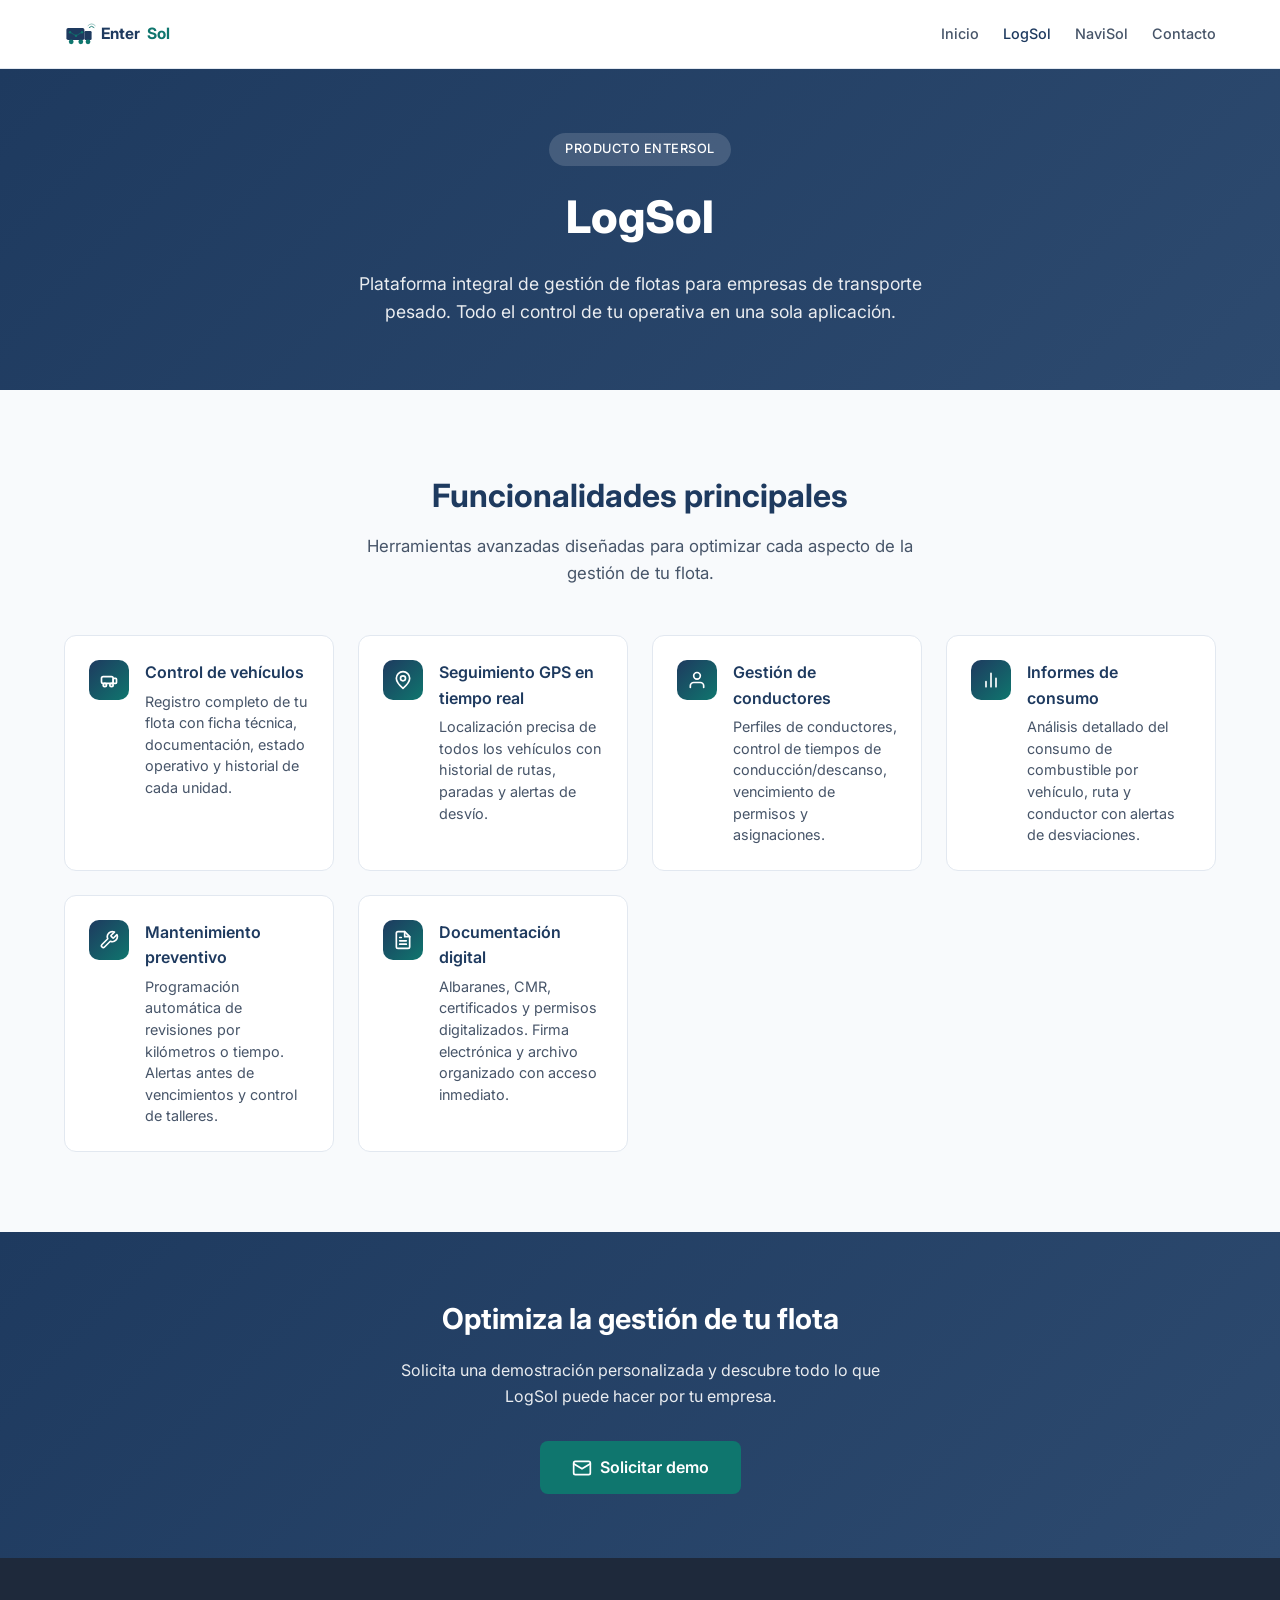
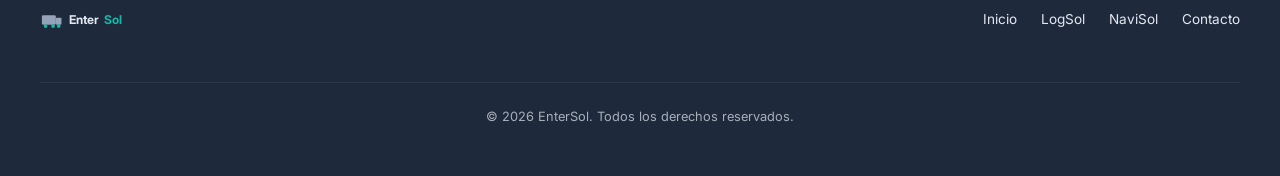
==== logsol.html @ 8cbe3b95 "feat: crear web corporativa EnterSol - Página principal (index.html) con hero, productos y contacto " ====
<!DOCTYPE html>
<html lang="es">
<head>
  <meta charset="UTF-8">
  <meta name="viewport" content="width=device-width, initial-scale=1.0">
  <meta name="description" content="LogSol - App de gestión de flotas para empresas de transporte pesado. Control de vehículos, seguimiento GPS y gestión integral.">
  <title>LogSol | Gestión de Flotas - EnterSol</title>
  <link rel="icon" type="image/svg+xml" href="logo-entersol-square.svg">
  <link rel="preconnect" href="https://fonts.googleapis.com">
  <link rel="preconnect" href="https://fonts.gstatic.com" crossorigin>
  <link href="https://fonts.googleapis.com/css2?family=Inter:wght@400;500;600;700;800&display=swap" rel="stylesheet">
  <link rel="stylesheet" href="styles.css">
</head>
<body>

  <!-- Header -->
  <header class="header">
    <div class="header__inner">
      <a href="index.html" class="header__logo">
        <svg viewBox="0 0 280 60" fill="none" xmlns="http://www.w3.org/2000/svg">
          <g transform="translate(0, 5)">
            <rect x="4" y="15" width="30" height="20" rx="3" fill="#1e3a5f"/>
            <rect x="34" y="20" width="12" height="15" rx="2" fill="#1e3a5f"/>
            <circle cx="12" cy="38" r="4" fill="#0f766e"/>
            <circle cx="28" cy="38" r="4" fill="#0f766e"/>
            <circle cx="40" cy="38" r="4" fill="#0f766e"/>
            <circle cx="10" cy="22" r="2" fill="#0f766e"/>
            <circle cx="20" cy="28" r="2" fill="#0f766e"/>
            <circle cx="30" cy="22" r="2" fill="#0f766e"/>
            <line x1="10" y1="22" x2="20" y2="28" stroke="#0f766e" stroke-width="1.2"/>
            <line x1="20" y1="28" x2="30" y2="22" stroke="#0f766e" stroke-width="1.2"/>
            <path d="M42 14 Q46 10 50 14" stroke="#0f766e" stroke-width="1.5" fill="none" stroke-linecap="round"/>
            <path d="M40 11 Q46 5 52 11" stroke="#0f766e" stroke-width="1.2" fill="none" stroke-linecap="round" opacity="0.6"/>
          </g>
          <text x="62" y="38" font-family="Inter, Arial, sans-serif" font-size="26" font-weight="700" fill="#1e3a5f">Enter</text>
          <text x="138" y="38" font-family="Inter, Arial, sans-serif" font-size="26" font-weight="700" fill="#0f766e">Sol</text>
        </svg>
      </a>
      <button class="nav__toggle" aria-label="Menú" onclick="document.querySelector('.nav').classList.toggle('nav--open')">
        <svg width="24" height="24" viewBox="0 0 24 24" fill="none" stroke="#1e3a5f" stroke-width="2" stroke-linecap="round">
          <line x1="3" y1="6" x2="21" y2="6"/><line x1="3" y1="12" x2="21" y2="12"/><line x1="3" y1="18" x2="21" y2="18"/>
        </svg>
      </button>
      <nav class="nav">
        <a href="index.html" class="nav__link">Inicio</a>
        <a href="logsol.html" class="nav__link nav__link--active">LogSol</a>
        <a href="navisol.html" class="nav__link">NaviSol</a>
        <a href="index.html#contacto" class="nav__link">Contacto</a>
      </nav>
    </div>
  </header>

  <!-- Page Hero -->
  <section class="page-hero">
    <span class="page-hero__badge">Producto EnterSol</span>
    <h1 class="page-hero__title">LogSol</h1>
    <p class="page-hero__desc">Plataforma integral de gestión de flotas para empresas de transporte pesado. Todo el control de tu operativa en una sola aplicación.</p>
  </section>

  <!-- Features -->
  <section class="section">
    <div class="section__header">
      <h2 class="section__title">Funcionalidades principales</h2>
      <p class="section__desc">Herramientas avanzadas diseñadas para optimizar cada aspecto de la gestión de tu flota.</p>
    </div>
    <div class="features">
      <!-- Control de vehículos -->
      <div class="feature">
        <div class="feature__icon">
          <svg viewBox="0 0 24 24"><rect x="3" y="8" width="14" height="8" rx="2"/><rect x="17" y="10" width="4" height="6" rx="1"/><circle cx="7" cy="18" r="2"/><circle cx="15" cy="18" r="2"/></svg>
        </div>
        <div class="feature__text">
          <h3>Control de vehículos</h3>
          <p>Registro completo de tu flota con ficha técnica, documentación, estado operativo y historial de cada unidad.</p>
        </div>
      </div>
      <!-- Seguimiento GPS -->
      <div class="feature">
        <div class="feature__icon">
          <svg viewBox="0 0 24 24"><circle cx="12" cy="10" r="3"/><path d="M12 2a8 8 0 00-8 8c0 5.4 8 12 8 12s8-6.6 8-12a8 8 0 00-8-8z"/></svg>
        </div>
        <div class="feature__text">
          <h3>Seguimiento GPS en tiempo real</h3>
          <p>Localización precisa de todos los vehículos con historial de rutas, paradas y alertas de desvío.</p>
        </div>
      </div>
      <!-- Gestión de conductores -->
      <div class="feature">
        <div class="feature__icon">
          <svg viewBox="0 0 24 24"><path d="M20 21v-2a4 4 0 00-4-4H8a4 4 0 00-4 4v2"/><circle cx="12" cy="7" r="4"/></svg>
        </div>
        <div class="feature__text">
          <h3>Gestión de conductores</h3>
          <p>Perfiles de conductores, control de tiempos de conducción/descanso, vencimiento de permisos y asignaciones.</p>
        </div>
      </div>
      <!-- Informes de consumo -->
      <div class="feature">
        <div class="feature__icon">
          <svg viewBox="0 0 24 24"><path d="M18 20V10M12 20V4M6 20v-6"/></svg>
        </div>
        <div class="feature__text">
          <h3>Informes de consumo</h3>
          <p>Análisis detallado del consumo de combustible por vehículo, ruta y conductor con alertas de desviaciones.</p>
        </div>
      </div>
      <!-- Mantenimiento preventivo -->
      <div class="feature">
        <div class="feature__icon">
          <svg viewBox="0 0 24 24"><path d="M14.7 6.3a1 1 0 000 1.4l1.6 1.6a1 1 0 001.4 0l3.77-3.77a6 6 0 01-7.94 7.94l-6.91 6.91a2.12 2.12 0 01-3-3l6.91-6.91a6 6 0 017.94-7.94l-3.76 3.76z"/></svg>
        </div>
        <div class="feature__text">
          <h3>Mantenimiento preventivo</h3>
          <p>Programación automática de revisiones por kilómetros o tiempo. Alertas antes de vencimientos y control de talleres.</p>
        </div>
      </div>
      <!-- Documentación digital -->
      <div class="feature">
        <div class="feature__icon">
          <svg viewBox="0 0 24 24"><path d="M14 2H6a2 2 0 00-2 2v16a2 2 0 002 2h12a2 2 0 002-2V8z"/><path d="M14 2v6h6M16 13H8M16 17H8M10 9H8"/></svg>
        </div>
        <div class="feature__text">
          <h3>Documentación digital</h3>
          <p>Albaranes, CMR, certificados y permisos digitalizados. Firma electrónica y archivo organizado con acceso inmediato.</p>
        </div>
      </div>
    </div>
  </section>

  <!-- CTA -->
  <section class="cta-section">
    <h2 class="cta-section__title">Optimiza la gestión de tu flota</h2>
    <p class="cta-section__desc">Solicita una demostración personalizada y descubre todo lo que LogSol puede hacer por tu empresa.</p>
    <a href="mailto:info@entersol.es" class="btn btn--accent">
      <svg width="20" height="20" viewBox="0 0 24 24" fill="none" stroke="currentColor" stroke-width="2" stroke-linecap="round" stroke-linejoin="round"><rect x="2" y="4" width="20" height="16" rx="2"/><path d="M22 7l-10 6L2 7"/></svg>
      Solicitar demo
    </a>
  </section>

  <!-- Footer -->
  <footer class="footer">
    <div class="footer__inner">
      <div class="footer__logo">
        <svg viewBox="0 0 280 60" fill="none" xmlns="http://www.w3.org/2000/svg">
          <g transform="translate(0, 5)">
            <rect x="4" y="15" width="30" height="20" rx="3" fill="#94a3b8"/>
            <rect x="34" y="20" width="12" height="15" rx="2" fill="#94a3b8"/>
            <circle cx="12" cy="38" r="4" fill="#14b8a6"/>
            <circle cx="28" cy="38" r="4" fill="#14b8a6"/>
            <circle cx="40" cy="38" r="4" fill="#14b8a6"/>
          </g>
          <text x="62" y="38" font-family="Inter, Arial, sans-serif" font-size="26" font-weight="700" fill="#e2e8f0">Enter</text>
          <text x="138" y="38" font-family="Inter, Arial, sans-serif" font-size="26" font-weight="700" fill="#14b8a6">Sol</text>
        </svg>
      </div>
      <div class="footer__links">
        <a href="index.html">Inicio</a>
        <a href="logsol.html">LogSol</a>
        <a href="navisol.html">NaviSol</a>
        <a href="mailto:info@entersol.es">Contacto</a>
      </div>
      <p class="footer__copy">&copy; 2026 EnterSol. Todos los derechos reservados.</p>
    </div>
  </footer>

</body>
</html>
---- styles.css ----
/* === EnterSol Corporate Website === */
/* Reset & Base */
*, *::before, *::after {
  box-sizing: border-box;
  margin: 0;
  padding: 0;
}

:root {
  --color-primary: #1e3a5f;
  --color-accent: #0f766e;
  --color-accent-light: #14b8a6;
  --color-bg: #f8fafc;
  --color-white: #ffffff;
  --color-gray-100: #f1f5f9;
  --color-gray-200: #e2e8f0;
  --color-gray-600: #475569;
  --color-gray-800: #1e293b;
  --font-body: 'Inter', -apple-system, BlinkMacSystemFont, 'Segoe UI', sans-serif;
  --max-width: 1200px;
  --radius: 12px;
  --shadow: 0 4px 6px -1px rgb(0 0 0 / 0.07), 0 2px 4px -2px rgb(0 0 0 / 0.05);
  --shadow-lg: 0 10px 15px -3px rgb(0 0 0 / 0.08), 0 4px 6px -4px rgb(0 0 0 / 0.05);
}

html {
  scroll-behavior: smooth;
}

body {
  font-family: var(--font-body);
  color: var(--color-gray-800);
  background: var(--color-bg);
  line-height: 1.6;
  -webkit-font-smoothing: antialiased;
}

a {
  color: inherit;
  text-decoration: none;
}

img, svg {
  display: block;
  max-width: 100%;
}

/* === Header / Nav === */
.header {
  background: var(--color-white);
  border-bottom: 1px solid var(--color-gray-200);
  position: sticky;
  top: 0;
  z-index: 100;
}

.header__inner {
  max-width: var(--max-width);
  margin: 0 auto;
  padding: 1rem 1.5rem;
  display: flex;
  align-items: center;
  justify-content: space-between;
}

.header__logo svg {
  height: 36px;
  width: auto;
}

.nav {
  display: flex;
  gap: 1.5rem;
  align-items: center;
}

.nav__link {
  font-size: 0.9rem;
  font-weight: 500;
  color: var(--color-gray-600);
  transition: color 0.2s;
  padding: 0.4rem 0;
}

.nav__link:hover,
.nav__link--active {
  color: var(--color-primary);
}

.nav__toggle {
  display: none;
  background: none;
  border: none;
  cursor: pointer;
  padding: 0.5rem;
}

/* === Hero === */
.hero {
  background: linear-gradient(135deg, var(--color-primary) 0%, #2d4a6f 100%);
  color: var(--color-white);
  padding: 5rem 1.5rem;
  text-align: center;
}

.hero__title {
  font-size: clamp(2rem, 5vw, 3.2rem);
  font-weight: 800;
  margin-bottom: 1rem;
  line-height: 1.2;
}

.hero__subtitle {
  font-size: clamp(1rem, 2.5vw, 1.25rem);
  opacity: 0.9;
  max-width: 650px;
  margin: 0 auto 2rem;
  font-weight: 400;
}

.hero__cta {
  display: inline-flex;
  align-items: center;
  gap: 0.5rem;
  background: var(--color-accent);
  color: var(--color-white);
  padding: 0.85rem 2rem;
  border-radius: 8px;
  font-weight: 600;
  font-size: 1rem;
  transition: background 0.2s, transform 0.2s;
}

.hero__cta:hover {
  background: var(--color-accent-light);
  transform: translateY(-1px);
}

/* === Sections === */
.section {
  padding: 5rem 1.5rem;
  max-width: var(--max-width);
  margin: 0 auto;
}

.section--alt {
  background: var(--color-white);
  max-width: 100%;
  padding-left: 1.5rem;
  padding-right: 1.5rem;
}

.section--alt .section__inner {
  max-width: var(--max-width);
  margin: 0 auto;
}

.section__header {
  text-align: center;
  margin-bottom: 3rem;
}

.section__title {
  font-size: 2rem;
  font-weight: 700;
  color: var(--color-primary);
  margin-bottom: 0.75rem;
}

.section__desc {
  color: var(--color-gray-600);
  max-width: 600px;
  margin: 0 auto;
  font-size: 1.05rem;
}

/* === Product Cards === */
.products {
  display: grid;
  grid-template-columns: repeat(auto-fit, minmax(300px, 1fr));
  gap: 2rem;
}

.product-card {
  background: var(--color-white);
  border-radius: var(--radius);
  padding: 2.5rem 2rem;
  box-shadow: var(--shadow);
  transition: box-shadow 0.3s, transform 0.3s;
  display: flex;
  flex-direction: column;
  border: 1px solid var(--color-gray-200);
}

.product-card:hover {
  box-shadow: var(--shadow-lg);
  transform: translateY(-4px);
}

.product-card__icon {
  width: 56px;
  height: 56px;
  margin-bottom: 1.5rem;
}

.product-card__name {
  font-size: 1.4rem;
  font-weight: 700;
  color: var(--color-primary);
  margin-bottom: 0.75rem;
}

.product-card__desc {
  color: var(--color-gray-600);
  flex: 1;
  margin-bottom: 1.5rem;
  line-height: 1.7;
}

.product-card__link {
  display: inline-flex;
  align-items: center;
  gap: 0.4rem;
  color: var(--color-accent);
  font-weight: 600;
  font-size: 0.95rem;
  transition: gap 0.2s;
}

.product-card__link:hover {
  gap: 0.7rem;
}

/* === Feature List (subpages) === */
.features {
  display: grid;
  grid-template-columns: repeat(auto-fit, minmax(260px, 1fr));
  gap: 1.5rem;
  margin-top: 2rem;
}

.feature {
  display: flex;
  gap: 1rem;
  align-items: flex-start;
  padding: 1.5rem;
  background: var(--color-white);
  border-radius: var(--radius);
  border: 1px solid var(--color-gray-200);
}

.feature__icon {
  flex-shrink: 0;
  width: 40px;
  height: 40px;
  background: linear-gradient(135deg, var(--color-primary), var(--color-accent));
  border-radius: 10px;
  display: flex;
  align-items: center;
  justify-content: center;
}

.feature__icon svg {
  width: 20px;
  height: 20px;
  stroke: white;
  fill: none;
  stroke-width: 2;
  stroke-linecap: round;
  stroke-linejoin: round;
}

.feature__text h3 {
  font-size: 1rem;
  font-weight: 600;
  color: var(--color-primary);
  margin-bottom: 0.3rem;
}

.feature__text p {
  font-size: 0.9rem;
  color: var(--color-gray-600);
  line-height: 1.5;
}

/* === CTA Section === */
.cta-section {
  text-align: center;
  padding: 4rem 1.5rem;
  background: linear-gradient(135deg, var(--color-primary) 0%, #2d4a6f 100%);
  color: var(--color-white);
}

.cta-section__title {
  font-size: 1.8rem;
  font-weight: 700;
  margin-bottom: 1rem;
}

.cta-section__desc {
  opacity: 0.9;
  margin-bottom: 2rem;
  max-width: 500px;
  margin-left: auto;
  margin-right: auto;
}

.btn {
  display: inline-flex;
  align-items: center;
  gap: 0.5rem;
  padding: 0.85rem 2rem;
  border-radius: 8px;
  font-weight: 600;
  font-size: 1rem;
  transition: background 0.2s, transform 0.2s;
  border: none;
  cursor: pointer;
}

.btn--accent {
  background: var(--color-accent);
  color: var(--color-white);
}

.btn--accent:hover {
  background: var(--color-accent-light);
  transform: translateY(-1px);
}

.btn--outline {
  background: transparent;
  color: var(--color-white);
  border: 2px solid rgba(255,255,255,0.5);
}

.btn--outline:hover {
  border-color: var(--color-white);
  background: rgba(255,255,255,0.1);
}

/* === Footer === */
.footer {
  background: var(--color-gray-800);
  color: var(--color-gray-200);
  padding: 3rem 1.5rem;
}

.footer__inner {
  max-width: var(--max-width);
  margin: 0 auto;
  display: flex;
  flex-wrap: wrap;
  justify-content: space-between;
  align-items: center;
  gap: 1.5rem;
}

.footer__logo svg {
  height: 28px;
  width: auto;
}

.footer__links {
  display: flex;
  gap: 1.5rem;
}

.footer__links a {
  font-size: 0.85rem;
  color: var(--color-gray-200);
  transition: color 0.2s;
}

.footer__links a:hover {
  color: var(--color-white);
}

.footer__copy {
  width: 100%;
  text-align: center;
  font-size: 0.8rem;
  opacity: 0.7;
  margin-top: 1.5rem;
  padding-top: 1.5rem;
  border-top: 1px solid rgba(255,255,255,0.1);
}

/* === Page Header (subpages) === */
.page-hero {
  background: linear-gradient(135deg, var(--color-primary) 0%, #2d4a6f 100%);
  color: var(--color-white);
  padding: 4rem 1.5rem;
  text-align: center;
}

.page-hero__badge {
  display: inline-block;
  background: rgba(255,255,255,0.15);
  padding: 0.4rem 1rem;
  border-radius: 20px;
  font-size: 0.8rem;
  font-weight: 500;
  margin-bottom: 1rem;
  text-transform: uppercase;
  letter-spacing: 0.5px;
}

.page-hero__title {
  font-size: clamp(1.8rem, 4vw, 2.8rem);
  font-weight: 800;
  margin-bottom: 1rem;
}

.page-hero__desc {
  font-size: 1.1rem;
  opacity: 0.9;
  max-width: 600px;
  margin: 0 auto;
}

/* === Responsive === */
@media (max-width: 768px) {
  .nav {
    display: none;
    position: absolute;
    top: 100%;
    left: 0;
    right: 0;
    background: var(--color-white);
    flex-direction: column;
    padding: 1rem 1.5rem;
    border-bottom: 1px solid var(--color-gray-200);
    box-shadow: var(--shadow);
  }

  .nav--open {
    display: flex;
  }

  .nav__toggle {
    display: block;
  }

  .hero {
    padding: 3.5rem 1.5rem;
  }

  .products {
    grid-template-columns: 1fr;
  }

  .features {
    grid-template-columns: 1fr;
  }

  .footer__inner {
    flex-direction: column;
    text-align: center;
  }
}
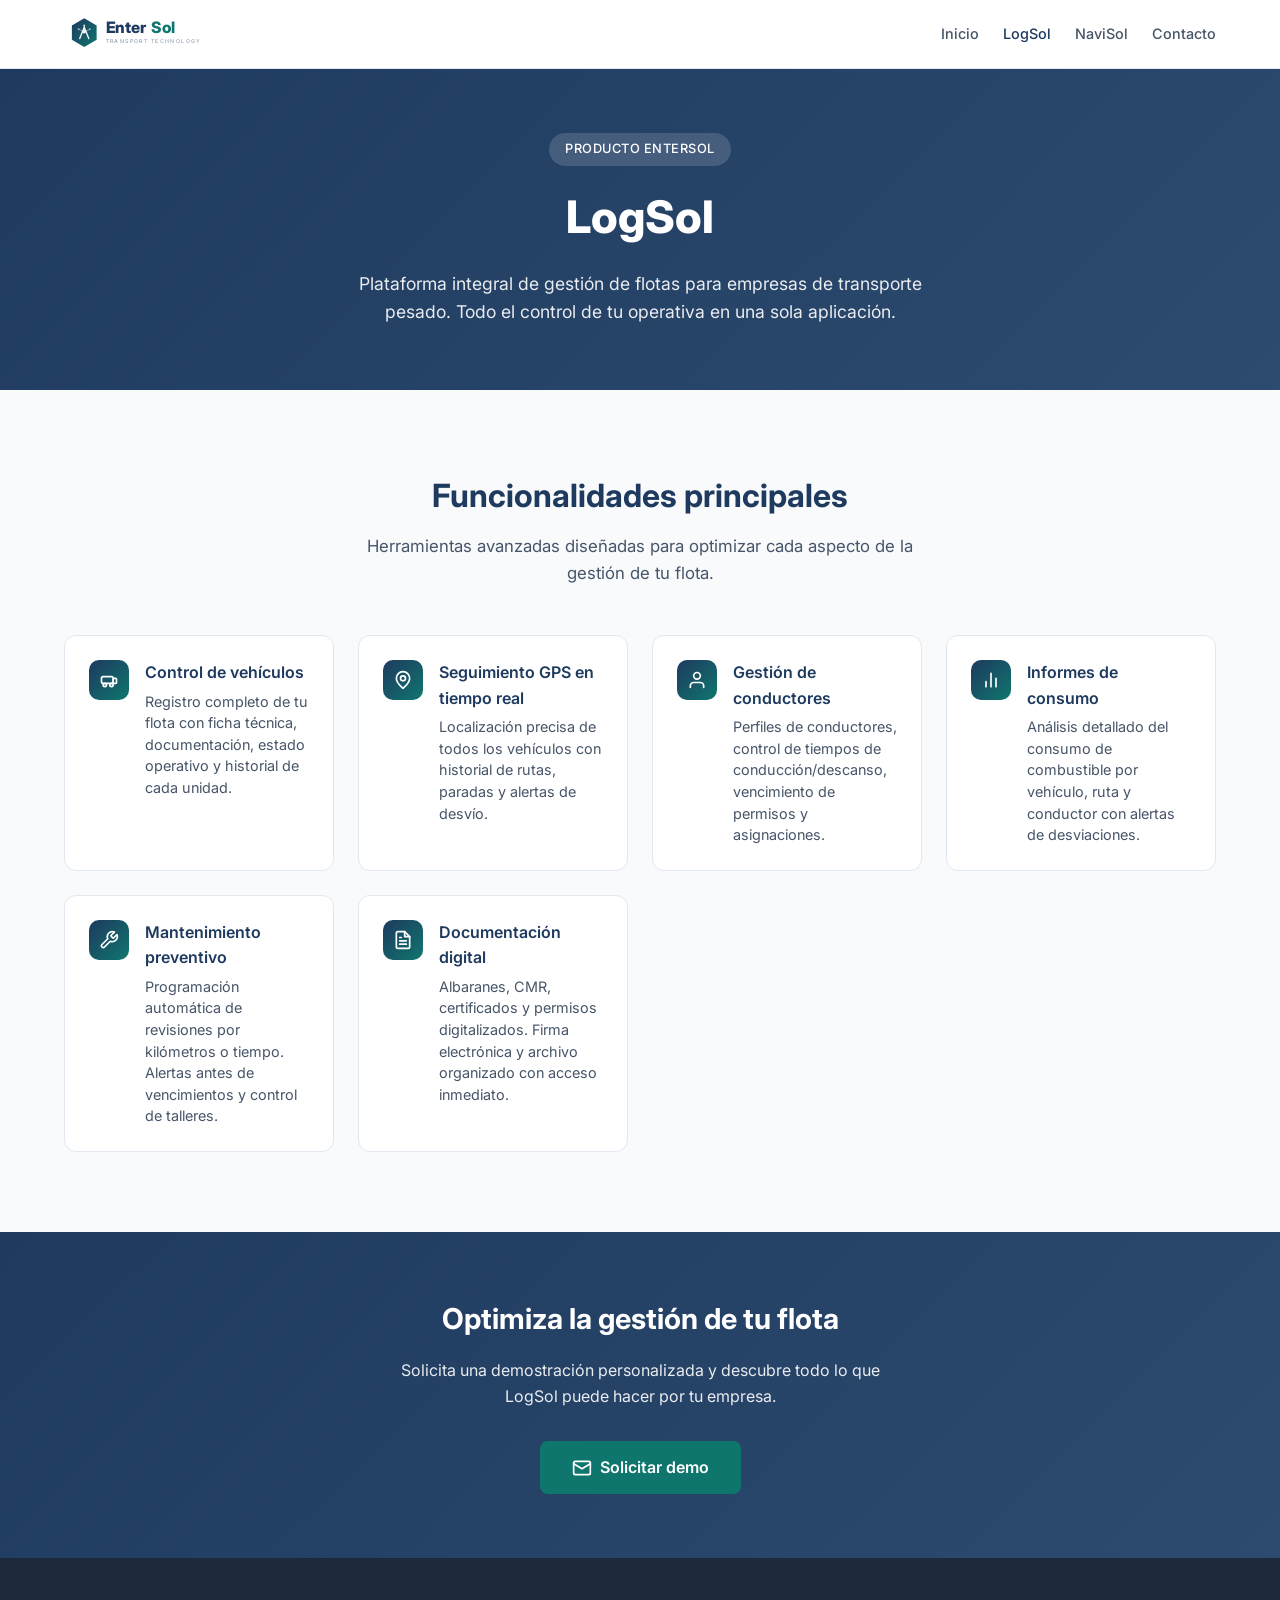
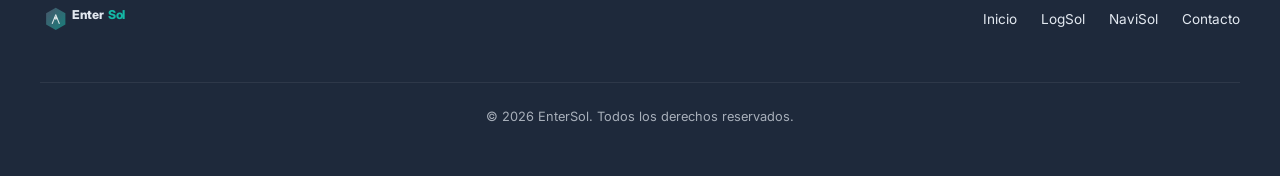
==== commit 5284a9d1: "style: rediseñar logo EnterSol - escudo hexagonal con gradiente, ruta y nodos digitales Co-authored-" ====
--- a/logsol.html
+++ b/logsol.html
@@ -17,23 +17,22 @@
   <header class="header">
     <div class="header__inner">
       <a href="index.html" class="header__logo">
-        <svg viewBox="0 0 280 60" fill="none" xmlns="http://www.w3.org/2000/svg">
-          <g transform="translate(0, 5)">
-            <rect x="4" y="15" width="30" height="20" rx="3" fill="#1e3a5f"/>
-            <rect x="34" y="20" width="12" height="15" rx="2" fill="#1e3a5f"/>
-            <circle cx="12" cy="38" r="4" fill="#0f766e"/>
-            <circle cx="28" cy="38" r="4" fill="#0f766e"/>
-            <circle cx="40" cy="38" r="4" fill="#0f766e"/>
-            <circle cx="10" cy="22" r="2" fill="#0f766e"/>
-            <circle cx="20" cy="28" r="2" fill="#0f766e"/>
-            <circle cx="30" cy="22" r="2" fill="#0f766e"/>
-            <line x1="10" y1="22" x2="20" y2="28" stroke="#0f766e" stroke-width="1.2"/>
-            <line x1="20" y1="28" x2="30" y2="22" stroke="#0f766e" stroke-width="1.2"/>
-            <path d="M42 14 Q46 10 50 14" stroke="#0f766e" stroke-width="1.5" fill="none" stroke-linecap="round"/>
-            <path d="M40 11 Q46 5 52 11" stroke="#0f766e" stroke-width="1.2" fill="none" stroke-linecap="round" opacity="0.6"/>
+        <svg viewBox="0 0 320 64" fill="none" xmlns="http://www.w3.org/2000/svg">
+          <defs><linearGradient id="hg" x1="0" y1="0" x2="1" y2="1"><stop offset="0%" stop-color="#1e3a5f"/><stop offset="100%" stop-color="#0f766e"/></linearGradient></defs>
+          <g transform="translate(6, 2)">
+            <path d="M30 2L52 14.7V40.3L30 53 8 40.3V14.7Z" fill="url(#hg)"/>
+            <path d="M22 38L30 18L38 38" stroke="white" stroke-width="2.4" fill="none" stroke-linecap="round" stroke-linejoin="round"/>
+            <circle cx="30" cy="26" r="3.2" fill="white" opacity="0.95"/>
+            <line x1="30" y1="22.8" x2="30" y2="16" stroke="white" stroke-width="1.6" stroke-linecap="round" opacity="0.7"/>
+            <line x1="33" y1="25" x2="39" y2="22" stroke="white" stroke-width="1.4" stroke-linecap="round" opacity="0.55"/>
+            <line x1="27" y1="25" x2="21" y2="22" stroke="white" stroke-width="1.4" stroke-linecap="round" opacity="0.55"/>
+            <circle cx="30" cy="15" r="1.8" fill="white" opacity="0.8"/>
+            <circle cx="40" cy="21.5" r="1.6" fill="white" opacity="0.6"/>
+            <circle cx="20" cy="21.5" r="1.6" fill="white" opacity="0.6"/>
           </g>
-          <text x="62" y="38" font-family="Inter, Arial, sans-serif" font-size="26" font-weight="700" fill="#1e3a5f">Enter</text>
-          <text x="138" y="38" font-family="Inter, Arial, sans-serif" font-size="26" font-weight="700" fill="#0f766e">Sol</text>
+          <text x="74" y="30" font-family="Inter, 'Segoe UI', Arial, sans-serif" font-size="28" font-weight="800" letter-spacing="-0.5" fill="#1e3a5f">Enter</text>
+          <text x="155" y="30" font-family="Inter, 'Segoe UI', Arial, sans-serif" font-size="28" font-weight="800" letter-spacing="-0.5" fill="#0f766e">Sol</text>
+          <text x="74" y="48" font-family="Inter, 'Segoe UI', Arial, sans-serif" font-size="9.5" font-weight="500" letter-spacing="2.5" fill="#94a3b8">TRANSPORT TECHNOLOGY</text>
         </svg>
       </a>
       <button class="nav__toggle" aria-label="Menú" onclick="document.querySelector('.nav').classList.toggle('nav--open')">
@@ -141,16 +140,15 @@
   <footer class="footer">
     <div class="footer__inner">
       <div class="footer__logo">
-        <svg viewBox="0 0 280 60" fill="none" xmlns="http://www.w3.org/2000/svg">
-          <g transform="translate(0, 5)">
-            <rect x="4" y="15" width="30" height="20" rx="3" fill="#94a3b8"/>
-            <rect x="34" y="20" width="12" height="15" rx="2" fill="#94a3b8"/>
-            <circle cx="12" cy="38" r="4" fill="#14b8a6"/>
-            <circle cx="28" cy="38" r="4" fill="#14b8a6"/>
-            <circle cx="40" cy="38" r="4" fill="#14b8a6"/>
+        <svg viewBox="0 0 320 64" fill="none" xmlns="http://www.w3.org/2000/svg">
+          <defs><linearGradient id="fg" x1="0" y1="0" x2="1" y2="1"><stop offset="0%" stop-color="#64748b"/><stop offset="100%" stop-color="#14b8a6"/></linearGradient></defs>
+          <g transform="translate(6, 2)">
+            <path d="M30 2L52 14.7V40.3L30 53 8 40.3V14.7Z" fill="url(#fg)" opacity="0.6"/>
+            <path d="M22 38L30 18L38 38" stroke="white" stroke-width="2.4" fill="none" stroke-linecap="round" stroke-linejoin="round" opacity="0.8"/>
+            <circle cx="30" cy="26" r="3.2" fill="white" opacity="0.7"/>
           </g>
-          <text x="62" y="38" font-family="Inter, Arial, sans-serif" font-size="26" font-weight="700" fill="#e2e8f0">Enter</text>
-          <text x="138" y="38" font-family="Inter, Arial, sans-serif" font-size="26" font-weight="700" fill="#14b8a6">Sol</text>
+          <text x="74" y="30" font-family="Inter, 'Segoe UI', Arial, sans-serif" font-size="28" font-weight="800" letter-spacing="-0.5" fill="#e2e8f0">Enter</text>
+          <text x="155" y="30" font-family="Inter, 'Segoe UI', Arial, sans-serif" font-size="28" font-weight="800" letter-spacing="-0.5" fill="#14b8a6">Sol</text>
         </svg>
       </div>
       <div class="footer__links">
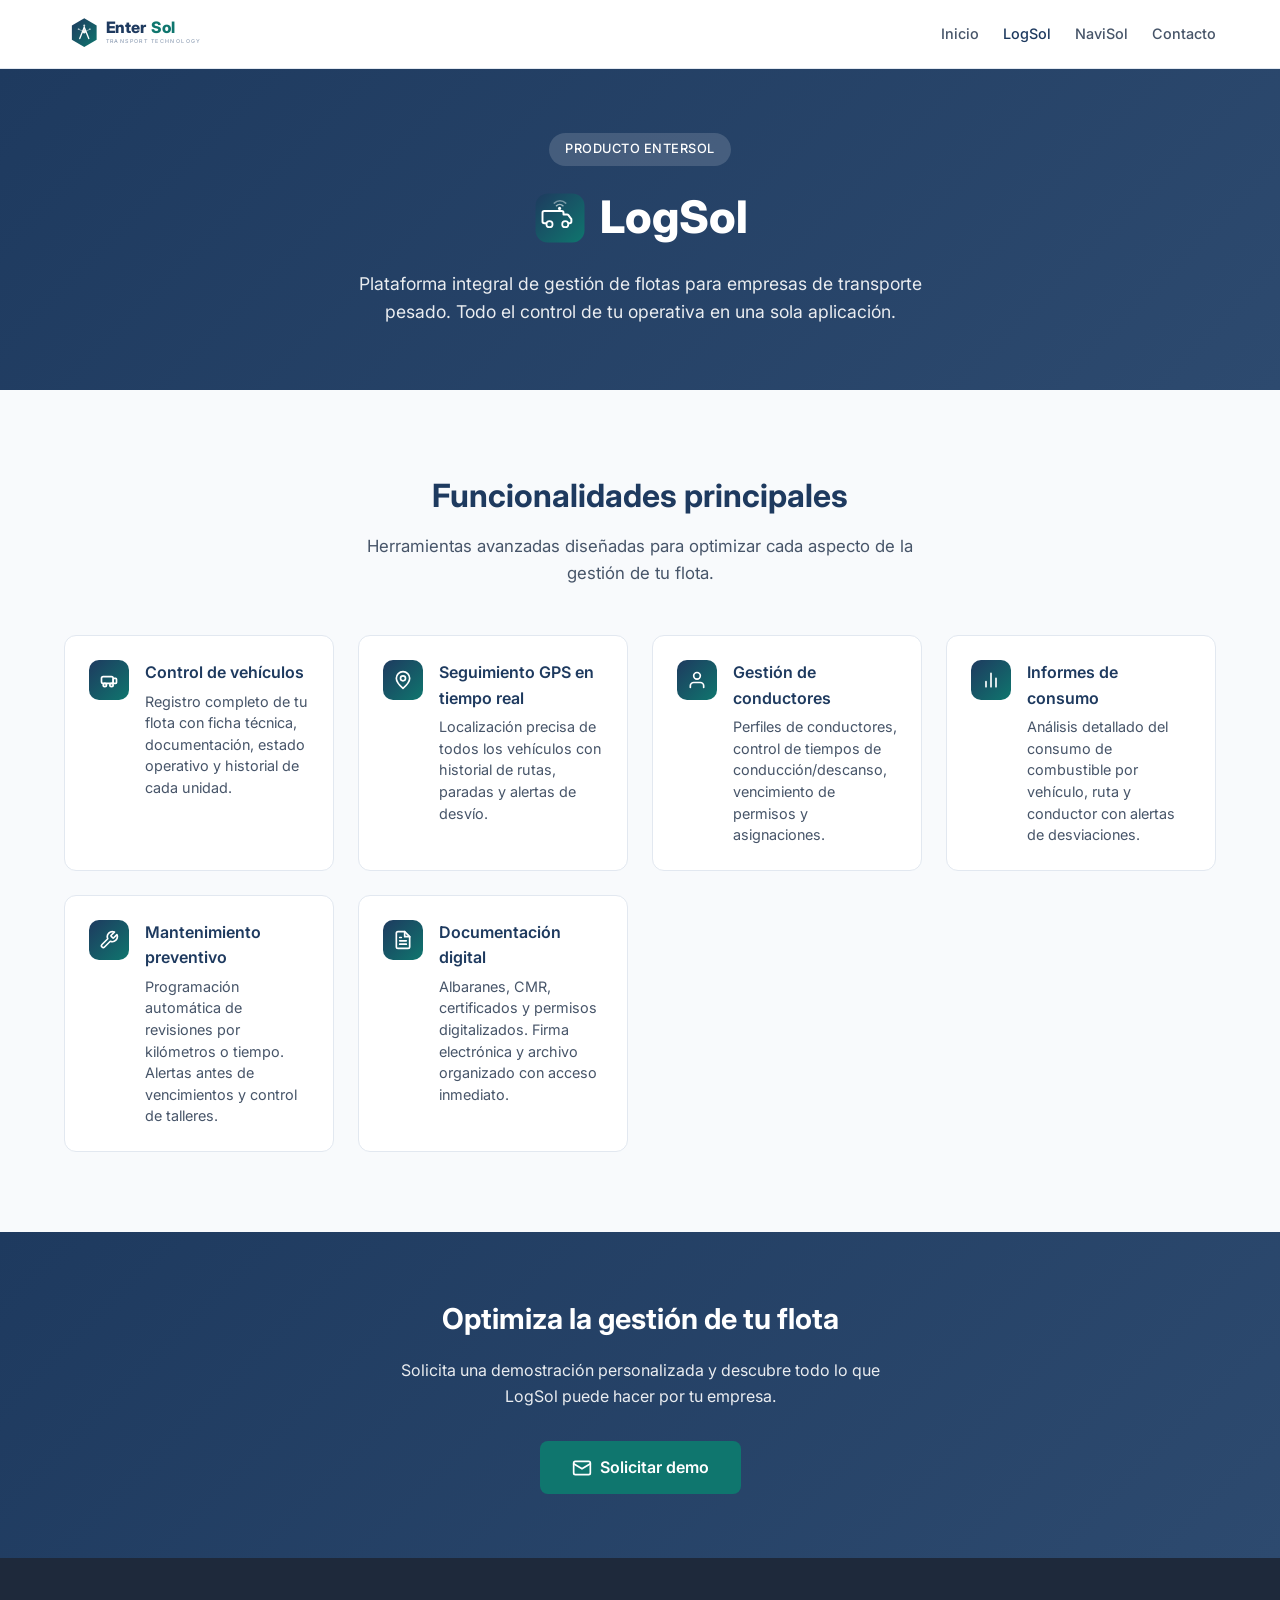
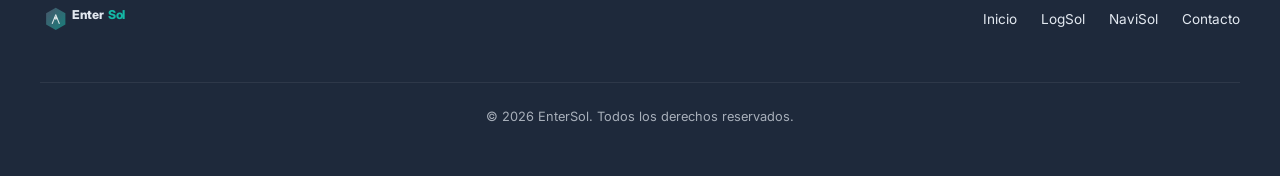
==== commit 57558108: "feat: mostrar logos de producto junto al nombre en hero y tarjetas Co-authored-by: Copilot App <2235" ====
--- a/logsol.html
+++ b/logsol.html
@@ -5,7 +5,7 @@
   <meta name="viewport" content="width=device-width, initial-scale=1.0">
   <meta name="description" content="LogSol - App de gestión de flotas para empresas de transporte pesado. Control de vehículos, seguimiento GPS y gestión integral.">
   <title>LogSol | Gestión de Flotas - EnterSol</title>
-  <link rel="icon" type="image/svg+xml" href="logo-entersol-square.svg">
+  <link rel="icon" type="image/svg+xml" href="logo-logsol.svg">
   <link rel="preconnect" href="https://fonts.googleapis.com">
   <link rel="preconnect" href="https://fonts.gstatic.com" crossorigin>
   <link href="https://fonts.googleapis.com/css2?family=Inter:wght@400;500;600;700;800&display=swap" rel="stylesheet">
@@ -52,7 +52,10 @@
   <!-- Page Hero -->
   <section class="page-hero">
     <span class="page-hero__badge">Producto EnterSol</span>
-    <h1 class="page-hero__title">LogSol</h1>
+    <h1 class="page-hero__title">
+      <img src="logo-logsol.svg" alt="LogSol" class="page-hero__logo">
+      LogSol
+    </h1>
     <p class="page-hero__desc">Plataforma integral de gestión de flotas para empresas de transporte pesado. Todo el control de tu operativa en una sola aplicación.</p>
   </section>
 
--- a/styles.css
+++ b/styles.css
@@ -410,6 +410,16 @@
   font-size: clamp(1.8rem, 4vw, 2.8rem);
   font-weight: 800;
   margin-bottom: 1rem;
+  display: flex;
+  align-items: center;
+  justify-content: center;
+  gap: 0.75rem;
+}
+
+.page-hero__logo {
+  width: 56px;
+  height: 56px;
+  border-radius: 12px;
 }
 
 .page-hero__desc {
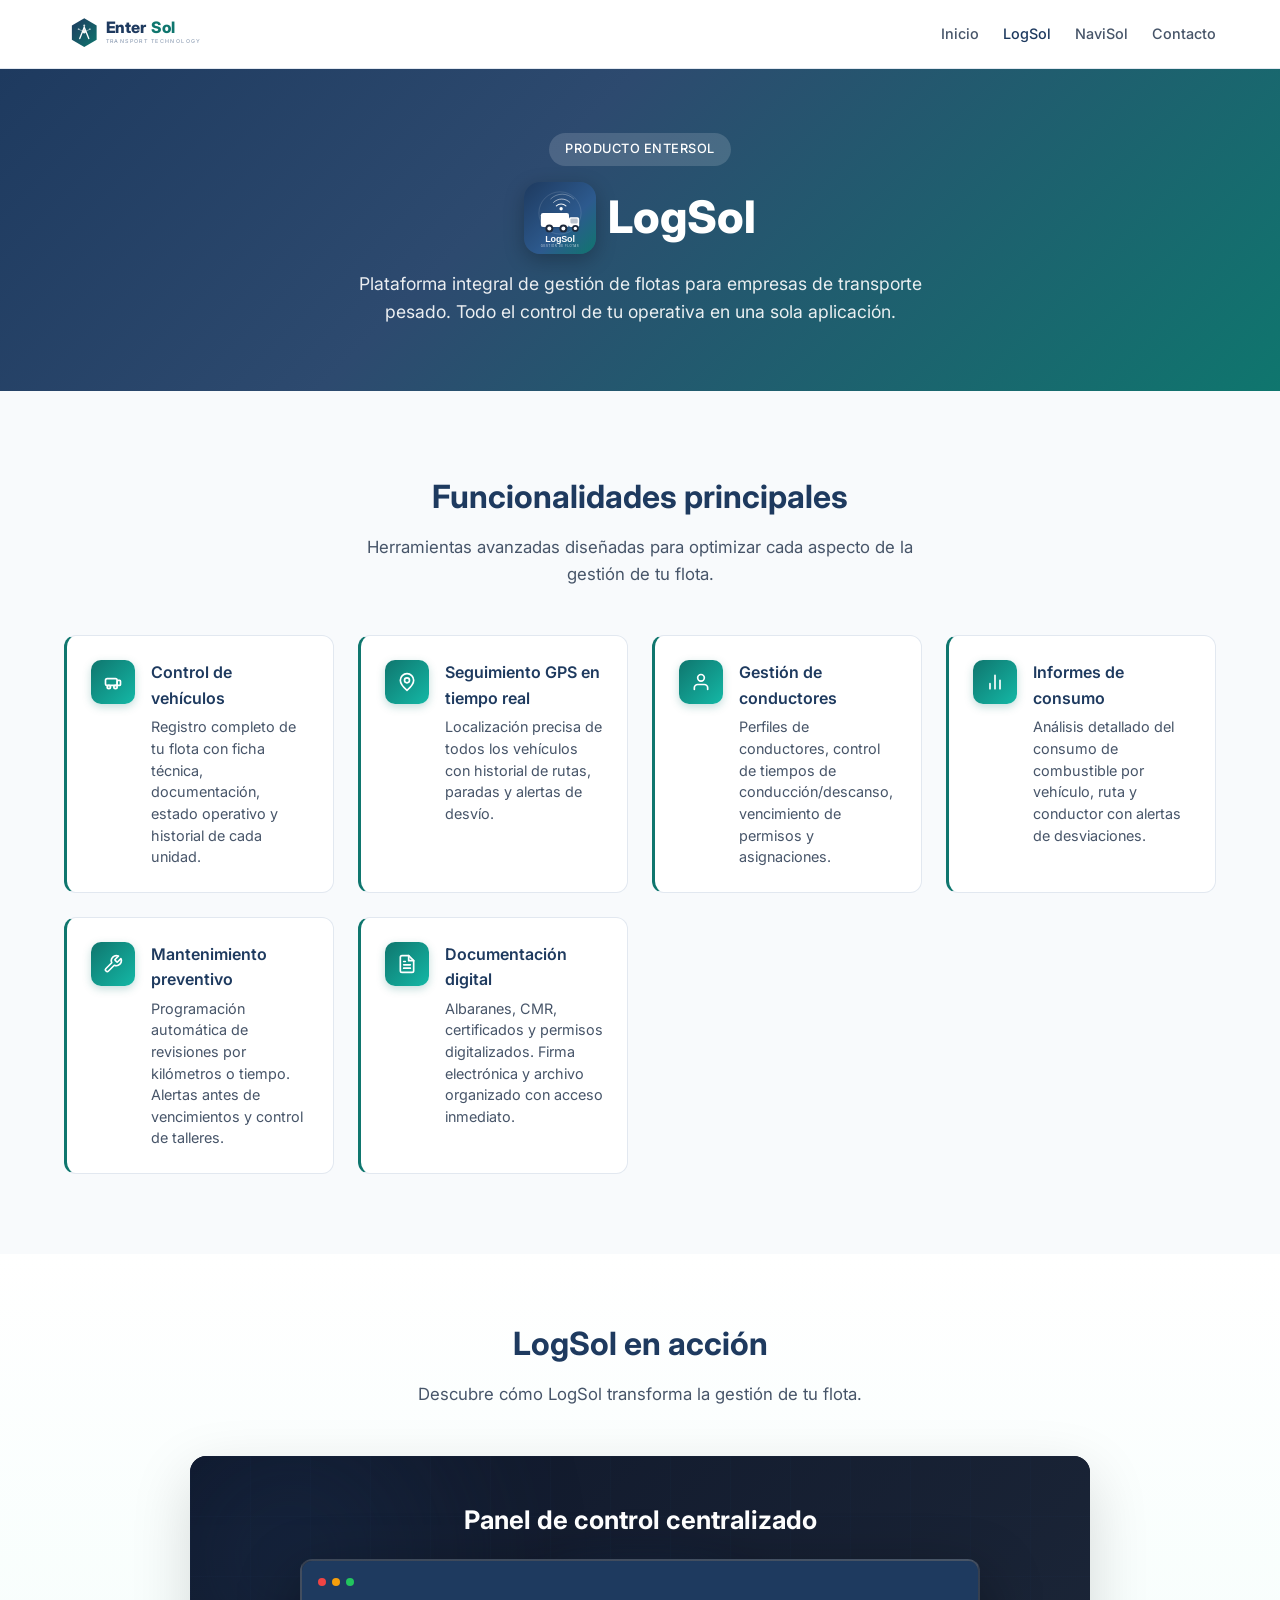
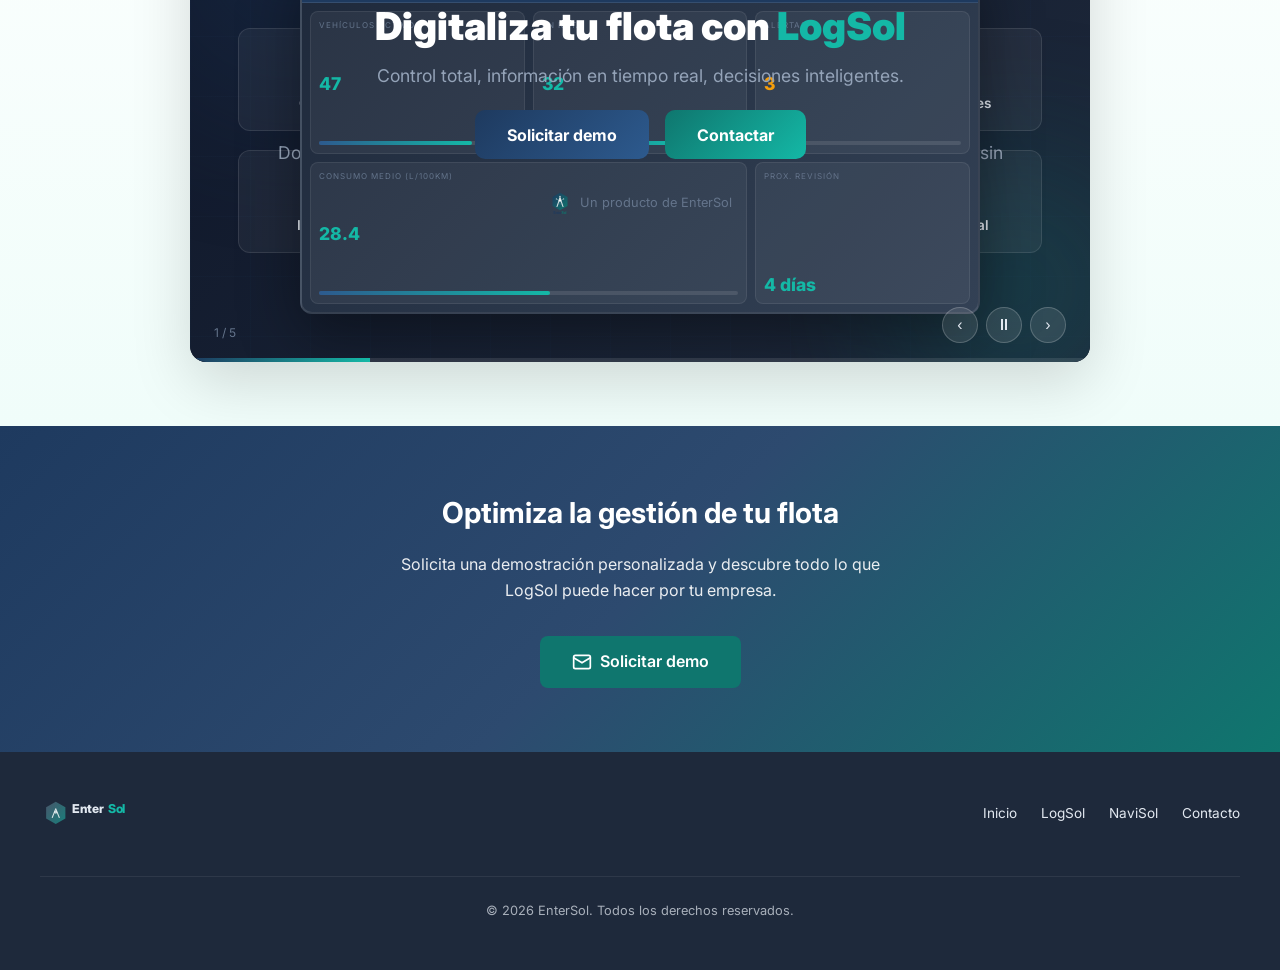
==== commit b99f9c66: "feat: añadir presentación animada de LogSol e incrustarla en la página Co-authored-by: Copilot App <" ====
--- a/logsol.html
+++ b/logsol.html
@@ -129,6 +129,19 @@
     </div>
   </section>
 
+  <!-- Video Presentación -->
+  <section class="section--alt" style="padding: 4rem 1.5rem;">
+    <div class="section__inner">
+      <div class="section__header">
+        <h2 class="section__title">LogSol en acción</h2>
+        <p class="section__desc">Descubre cómo LogSol transforma la gestión de tu flota.</p>
+      </div>
+      <div style="max-width: 900px; margin: 0 auto; border-radius: 16px; overflow: hidden; box-shadow: 0 20px 60px rgba(0,0,0,0.15); aspect-ratio: 16/9;">
+        <iframe src="logsol-presentacion.html" style="width: 100%; height: 100%; border: none;" title="Presentación LogSol"></iframe>
+      </div>
+    </div>
+  </section>
+
   <!-- CTA -->
   <section class="cta-section">
     <h2 class="cta-section__title">Optimiza la gestión de tu flota</h2>
--- a/styles.css
+++ b/styles.css
@@ -97,7 +97,7 @@
 
 /* === Hero === */
 .hero {
-  background: linear-gradient(135deg, var(--color-primary) 0%, #2d4a6f 100%);
+  background: linear-gradient(135deg, var(--color-primary) 0%, #2d4a6f 50%, var(--color-accent) 100%);
   color: var(--color-white);
   padding: 5rem 1.5rem;
   text-align: center;
@@ -144,7 +144,7 @@
 }
 
 .section--alt {
-  background: var(--color-white);
+  background: linear-gradient(180deg, var(--color-white) 0%, #f0fdfa 100%);
   max-width: 100%;
   padding-left: 1.5rem;
   padding-right: 1.5rem;
@@ -190,6 +190,7 @@
   display: flex;
   flex-direction: column;
   border: 1px solid var(--color-gray-200);
+  border-top: 4px solid var(--color-accent);
 }
 
 .product-card:hover {
@@ -198,9 +199,11 @@
 }
 
 .product-card__icon {
-  width: 56px;
-  height: 56px;
+  width: 80px;
+  height: 80px;
   margin-bottom: 1.5rem;
+  border-radius: 16px;
+  box-shadow: 0 4px 12px rgba(15, 118, 110, 0.2);
 }
 
 .product-card__name {
@@ -247,17 +250,25 @@
   background: var(--color-white);
   border-radius: var(--radius);
   border: 1px solid var(--color-gray-200);
+  border-left: 3px solid var(--color-accent);
+  transition: transform 0.2s, box-shadow 0.2s;
+}
+
+.feature:hover {
+  transform: translateY(-2px);
+  box-shadow: var(--shadow);
 }
 
 .feature__icon {
   flex-shrink: 0;
-  width: 40px;
-  height: 40px;
-  background: linear-gradient(135deg, var(--color-primary), var(--color-accent));
+  width: 44px;
+  height: 44px;
+  background: linear-gradient(135deg, var(--color-accent), var(--color-accent-light));
   border-radius: 10px;
   display: flex;
   align-items: center;
   justify-content: center;
+  box-shadow: 0 3px 8px rgba(15, 118, 110, 0.25);
 }
 
 .feature__icon svg {
@@ -287,7 +298,7 @@
 .cta-section {
   text-align: center;
   padding: 4rem 1.5rem;
-  background: linear-gradient(135deg, var(--color-primary) 0%, #2d4a6f 100%);
+  background: linear-gradient(135deg, var(--color-primary) 0%, #2d4a6f 50%, var(--color-accent) 100%);
   color: var(--color-white);
 }
 
@@ -388,7 +399,7 @@
 
 /* === Page Header (subpages) === */
 .page-hero {
-  background: linear-gradient(135deg, var(--color-primary) 0%, #2d4a6f 100%);
+  background: linear-gradient(135deg, var(--color-primary) 0%, #2d4a6f 40%, var(--color-accent) 100%);
   color: var(--color-white);
   padding: 4rem 1.5rem;
   text-align: center;
@@ -417,9 +428,10 @@
 }
 
 .page-hero__logo {
-  width: 56px;
-  height: 56px;
-  border-radius: 12px;
+  width: 72px;
+  height: 72px;
+  border-radius: 16px;
+  box-shadow: 0 6px 20px rgba(0,0,0,0.25);
 }
 
 .page-hero__desc {
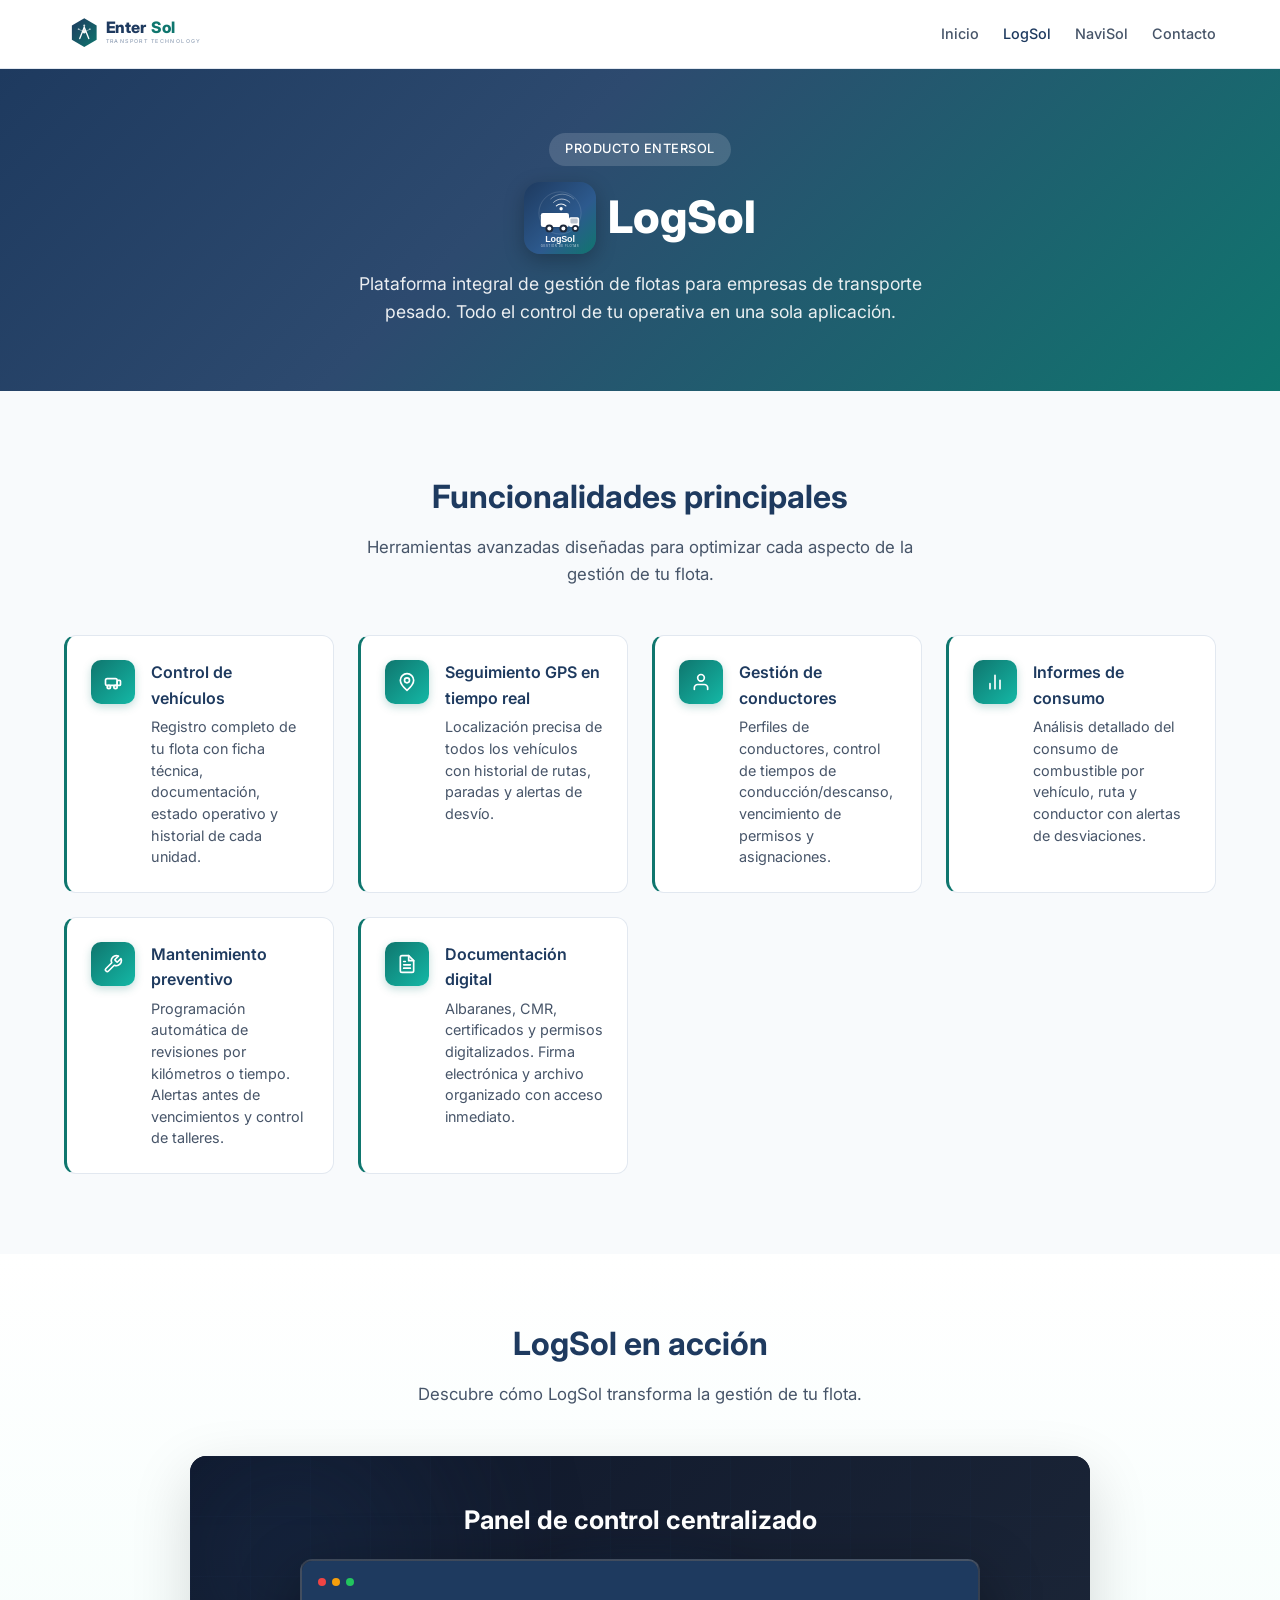
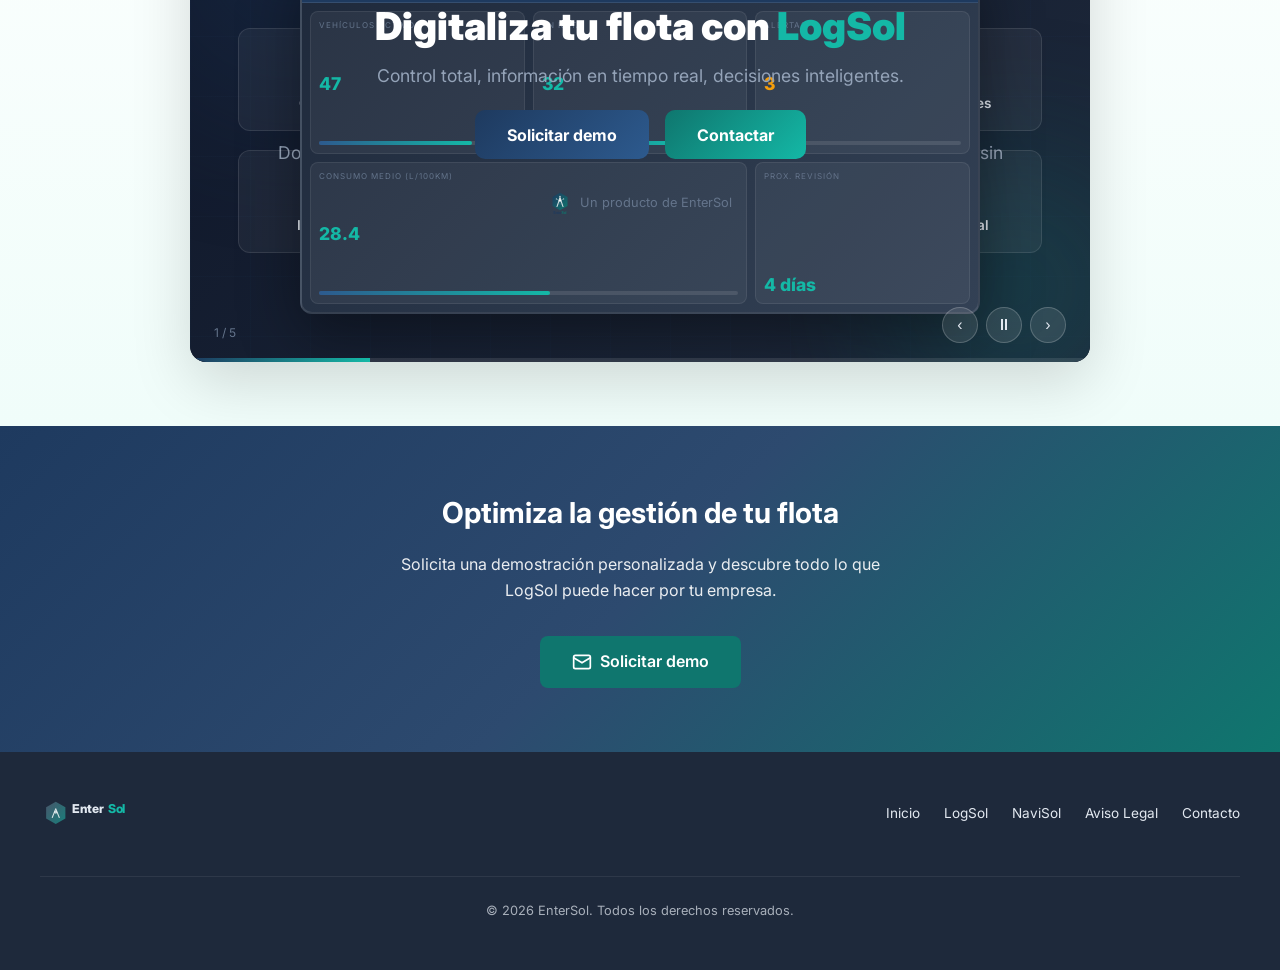
==== commit e35ef4ac: "feat: añadir página de aviso legal, privacidad y disclaimer de cartografía - Aviso legal (LSSICE art" ====
--- a/logsol.html
+++ b/logsol.html
@@ -171,6 +171,7 @@
         <a href="index.html">Inicio</a>
         <a href="logsol.html">LogSol</a>
         <a href="navisol.html">NaviSol</a>
+        <a href="legal.html">Aviso Legal</a>
         <a href="mailto:info@entersol.es">Contacto</a>
       </div>
       <p class="footer__copy">&copy; 2026 EnterSol. Todos los derechos reservados.</p>
